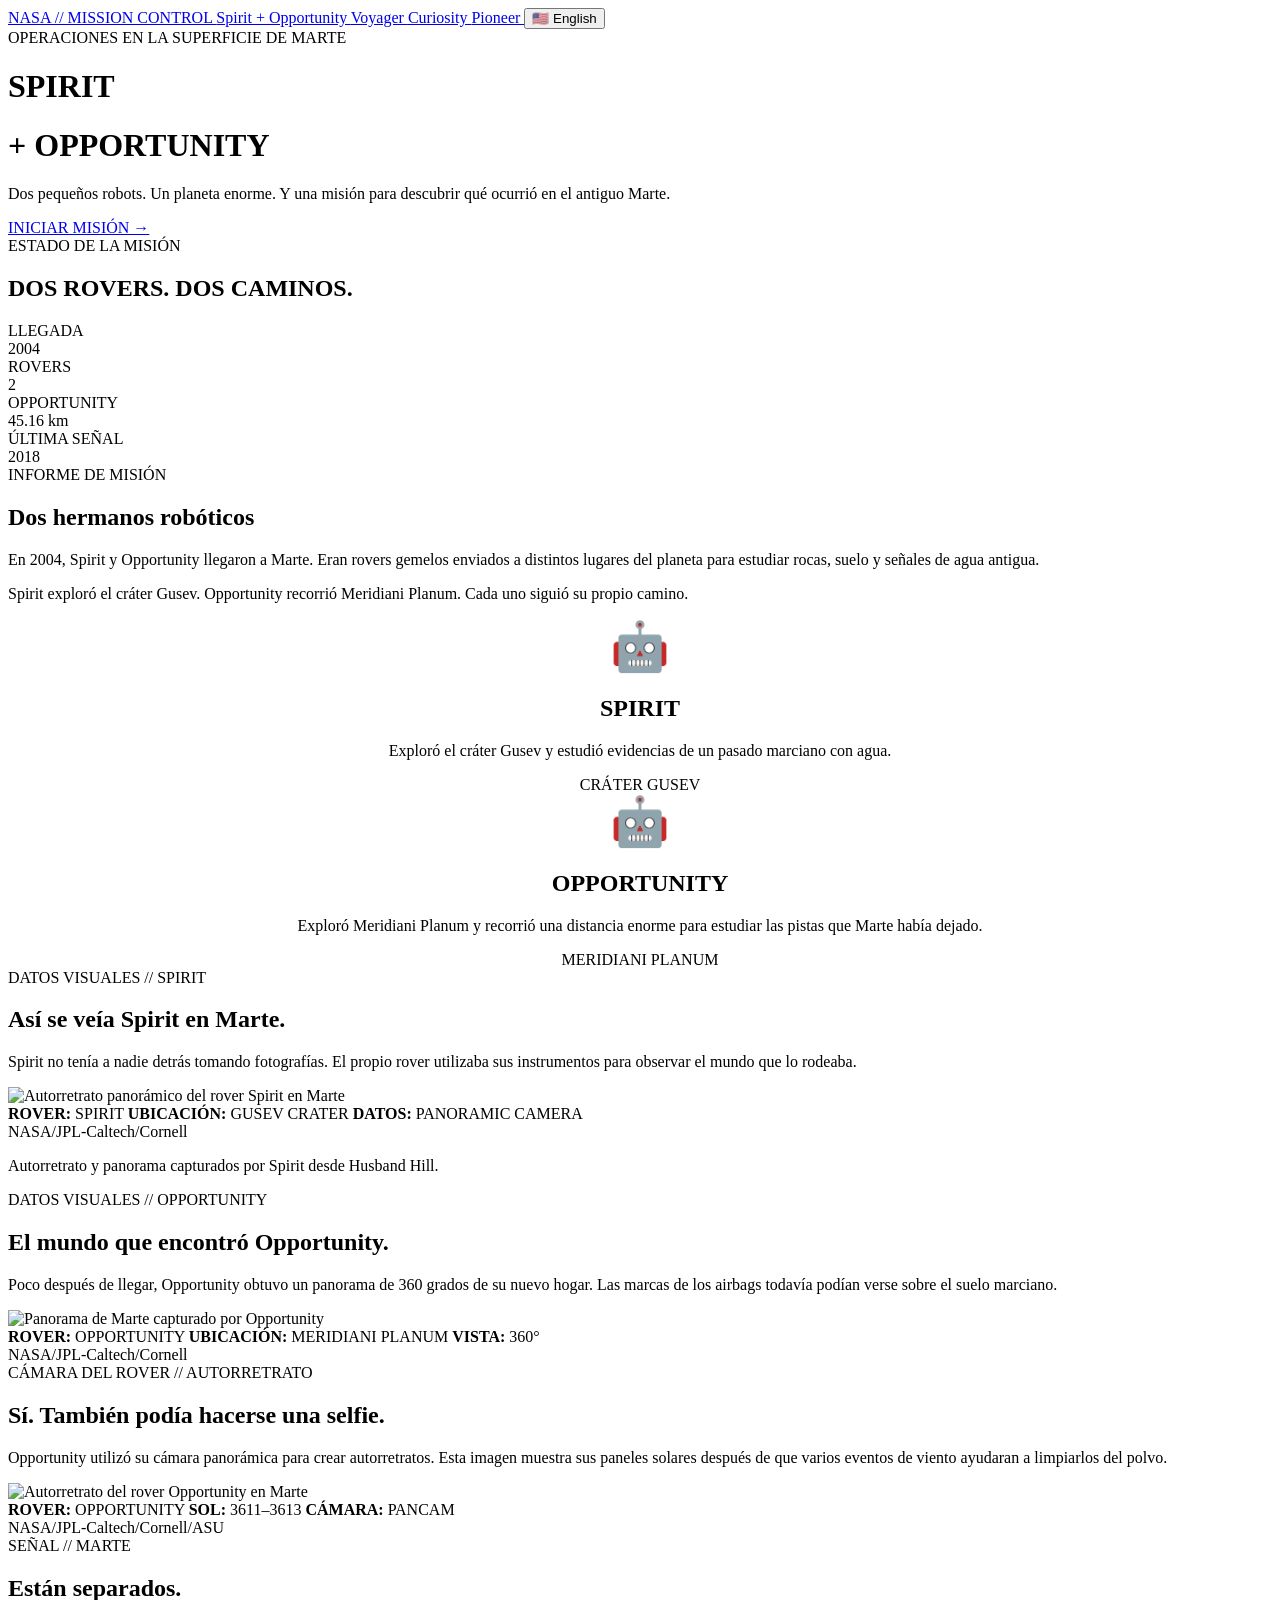
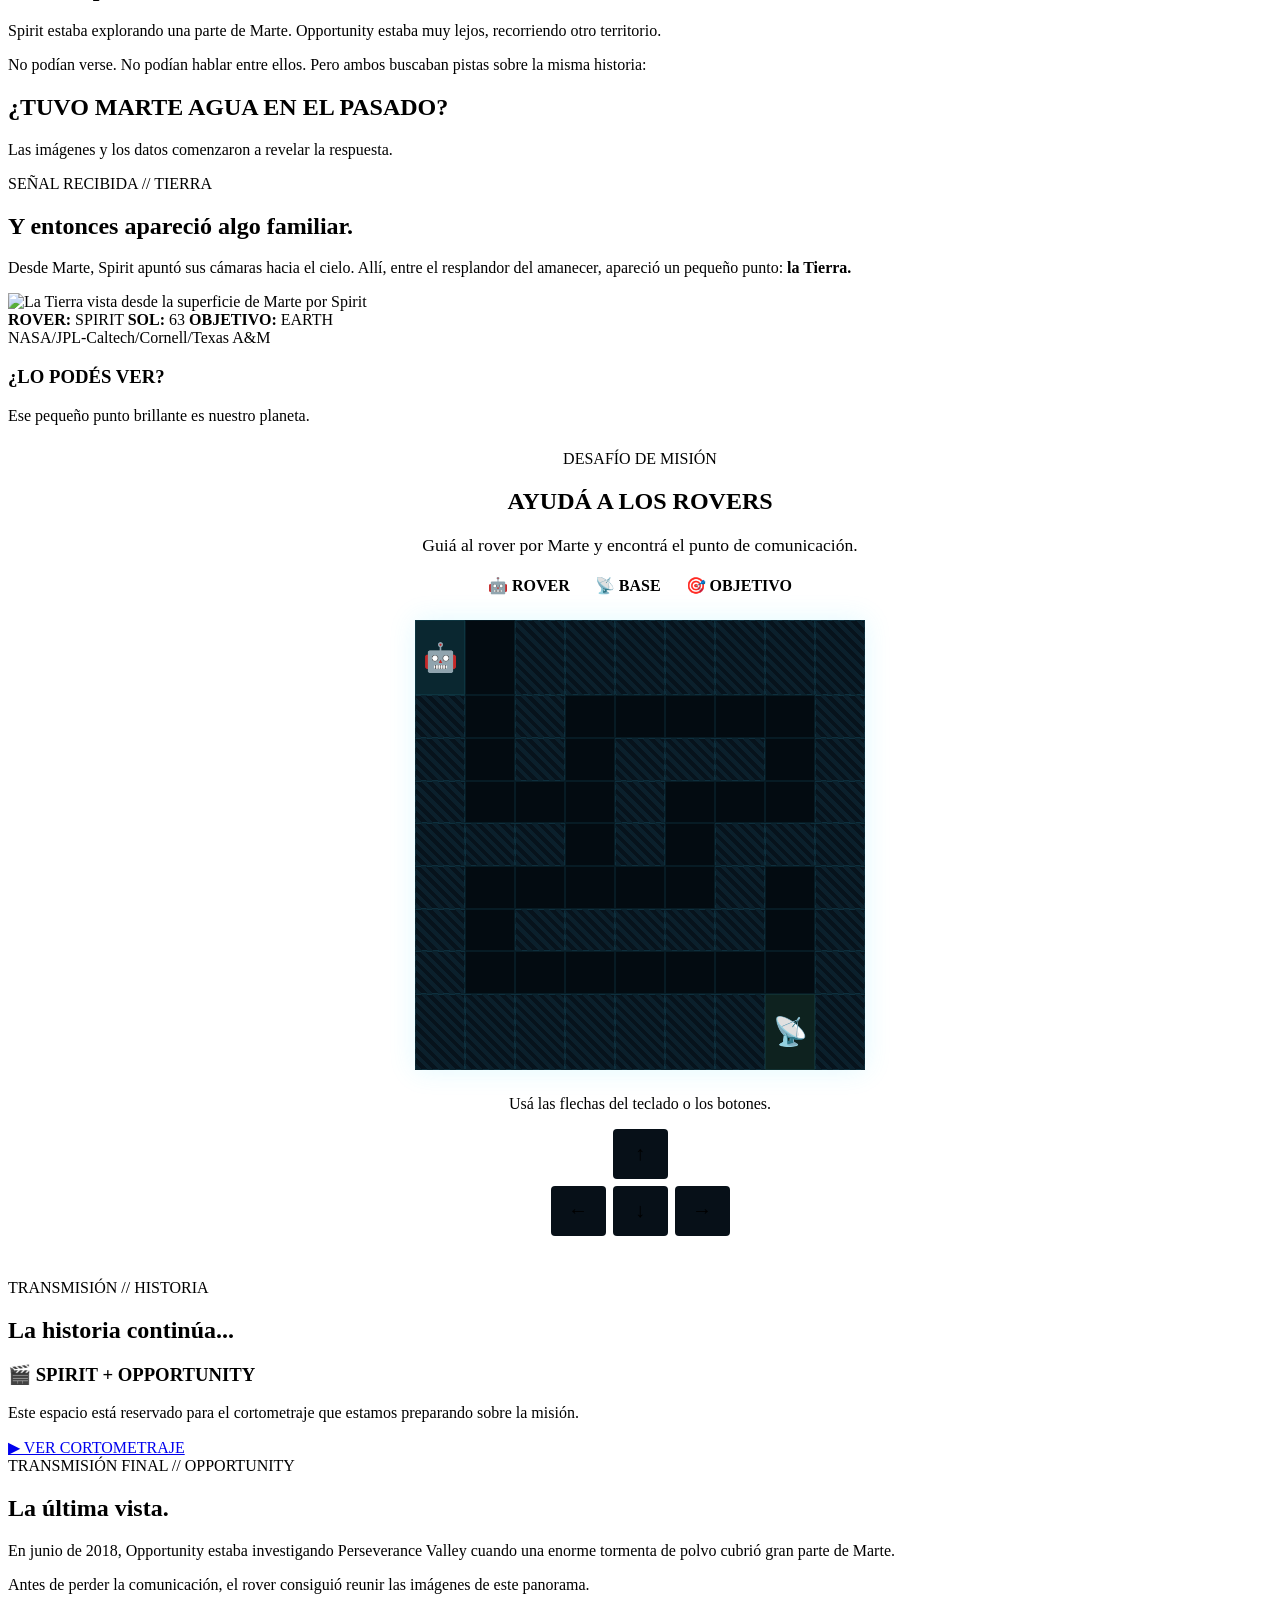
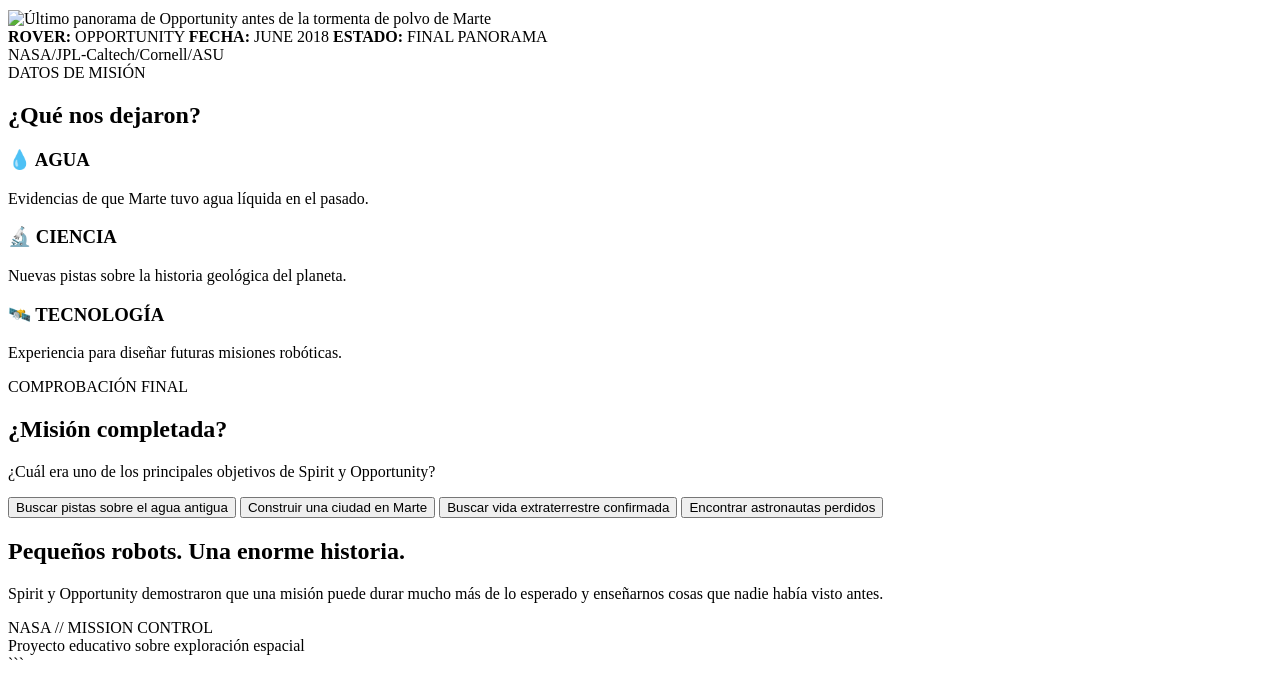
==== spirit-opportunity.html @ e24a6d03 "Initial NASA Mission Control project" ====
<!doctype html>
<html lang="es">

<head>
<meta charset="utf-8">
<meta name="viewport" content="width=device-width, initial-scale=1">

<title>Spirit + Opportunity | NASA Mission Control</title>

<link rel="stylesheet" href="css/styles.css">

<style>
.rover-game {
  margin-top: 25px;
  text-align: center;
}

.game-info {
  display: flex;
  justify-content: center;
  gap: 25px;
  flex-wrap: wrap;
  margin: 20px 0;
}

.game-info strong {
  color: var(--cyan);
}

.maze {
  display: grid;
  grid-template-columns: repeat(9, 1fr);
  width: min(450px, 90vw);
  aspect-ratio: 1;
  margin: 25px auto;
  border: 2px solid var(--cyan);
  background: #02070c;
  box-shadow: 0 0 25px rgba(57,217,255,.15);
}

.cell {
  border: 1px solid rgba(57,217,255,.08);
  display: flex;
  align-items: center;
  justify-content: center;
  font-size: clamp(15px, 4vw, 28px);
}

.wall {
  background:
    repeating-linear-gradient(
      45deg,
      #0b202c,
      #0b202c 4px,
      #07131c 4px,
      #07131c 8px
    );
}

.path {
  background: #030b11;
}

.player {
  background: rgba(57,217,255,.15);
}

.goal {
  background: rgba(101,230,165,.12);
}

.controls {
  display: grid;
  grid-template-columns: repeat(3, 55px);
  justify-content: center;
  gap: 7px;
  margin-top: 15px;
}

.controls button {
  height: 50px;
  border: 1px solid var(--line);
  background: #071018;
  color: var(--text);
  font-size: 20px;
  cursor: pointer;
  border-radius: 4px;
}

.controls button:hover {
  border-color: var(--cyan);
  color: var(--cyan);
}

.controls .empty {
  visibility: hidden;
}

.game-result {
  font-weight: 900;
  color: var(--green);
  min-height: 28px;
  margin-top: 15px;
}

.rover-card {
  text-align: center;
}

.rover-icon {
  font-size: 3rem;
  margin-bottom: 10px;
}

.mission-question {
  font-size: 1.1rem;
  color: var(--muted);
}
</style>

</head>

<body>

<nav class="nav">

  <a
    class="logo"
    href="index.html"
    data-es="NASA // MISSION CONTROL"
    data-en="NASA // MISSION CONTROL"
  >
    NASA // MISSION CONTROL
  </a>

  <a
    href="spirit-opportunity.html"
    data-es="Spirit + Opportunity"
    data-en="Spirit + Opportunity"
  >
    Spirit + Opportunity
  </a>

  <a
    href="voyager.html"
    data-es="Voyager"
    data-en="Voyager"
  >
    Voyager
  </a>

  <a
    href="curiosity.html"
    data-es="Curiosity"
    data-en="Curiosity"
  >
    Curiosity
  </a>

  <a
    href="pioneer.html"
    data-es="Pioneer"
    data-en="Pioneer"
  >
    Pioneer
  </a>

  <button class="lang" id="langButton">
    🇺🇸 English
  </button>

</nav>

<header class="hero">

  <div class="hero-inner">

    <span
      class="badge"
      data-es="OPERACIONES EN LA SUPERFICIE DE MARTE"
      data-en="MARS SURFACE OPERATIONS"
    >
      OPERACIONES EN LA SUPERFICIE DE MARTE
    </span>

    <h1
      data-es="SPIRIT"
      data-en="SPIRIT"
    >
      SPIRIT
    </h1>

    <h1
      data-es="+ OPPORTUNITY"
      data-en="+ OPPORTUNITY"
    >
      + OPPORTUNITY
    </h1>

    <p
      class="lead"
      data-es="Dos pequeños robots. Un planeta enorme. Y una misión para descubrir qué ocurrió en el antiguo Marte."
      data-en="Two small robots. One huge planet. And a mission to discover what happened on ancient Mars."
    >
      Dos pequeños robots. Un planeta enorme.
      Y una misión para descubrir qué ocurrió
      en el antiguo Marte.
    </p>

    <a
      class="btn"
      href="#game"
      data-es="INICIAR MISIÓN →"
      data-en="START MISSION →"
    >
      INICIAR MISIÓN →
    </a>

  </div>

</header>

<main class="container">

<section class="card">

  <span
    class="badge"
    data-es="ESTADO DE LA MISIÓN"
    data-en="MISSION STATUS"
  >
    ESTADO DE LA MISIÓN
  </span>

  <h2
    data-es="DOS ROVERS. DOS CAMINOS."
    data-en="TWO ROVERS. TWO PATHS."
  >
    DOS ROVERS. DOS CAMINOS.
  </h2>

  <div class="grid">

    <div>
      <span
        class="small"
        data-es="LLEGADA"
        data-en="ARRIVAL"
      >
        LLEGADA
      </span>

      <div class="stat">
        2004
      </div>
    </div>

    <div>
      <span
        class="small"
        data-es="ROVERS"
        data-en="ROVERS"
      >
        ROVERS
      </span>

      <div class="stat">
        2
      </div>
    </div>

    <div>
      <span
        class="small"
        data-es="OPPORTUNITY"
        data-en="OPPORTUNITY"
      >
        OPPORTUNITY
      </span>

      <div class="stat">
        45.16 km
      </div>
    </div>

    <div>
      <span
        class="small"
        data-es="ÚLTIMA SEÑAL"
        data-en="LAST SIGNAL"
      >
        ÚLTIMA SEÑAL
      </span>

      <div class="stat">
        2018
      </div>
    </div>

  </div>

</section>

<section class="card">

  <span
    class="badge"
    data-es="INFORME DE MISIÓN"
    data-en="MISSION BRIEFING"
  >
    INFORME DE MISIÓN
  </span>

  <h2
    data-es="Dos hermanos robóticos"
    data-en="Two robotic siblings"
  >
    Dos hermanos robóticos
  </h2>

  <p
    style="text-align: justify;"
    data-es="En 2004, Spirit y Opportunity llegaron a Marte. Eran rovers gemelos enviados a distintos lugares del planeta para estudiar rocas, suelo y señales de agua antigua."
    data-en="In 2004, Spirit and Opportunity arrived on Mars. They were twin rovers sent to different locations on the planet to study rocks, soil and evidence of ancient water."
  >
    En 2004, Spirit y Opportunity llegaron a Marte.
    Eran rovers gemelos enviados a distintos lugares
    del planeta para estudiar rocas, suelo y señales
    de agua antigua.
  </p>

  <p
    style="text-align: justify;"
    data-es="Spirit exploró el cráter Gusev. Opportunity recorrió Meridiani Planum. Cada uno siguió su propio camino."
    data-en="Spirit explored Gusev Crater. Opportunity explored Meridiani Planum. Each rover followed its own path."
  >
    Spirit exploró el cráter Gusev.
    Opportunity recorrió Meridiani Planum.
    Cada uno siguió su propio camino.
  </p>

</section>

<section>

  <div class="grid">

    <div class="card rover-card">

      <div class="rover-icon">
        🤖
      </div>

      <h2>SPIRIT</h2>

      <p
        data-es="Exploró el cráter Gusev y estudió evidencias de un pasado marciano con agua."
        data-en="It explored Gusev Crater and studied evidence of a watery past on Mars."
      >
        Exploró el cráter Gusev y estudió
        evidencias de un pasado marciano
        con agua.
      </p>

      <span
        class="small"
        data-es="CRÁTER GUSEV"
        data-en="GUSEV CRATER"
      >
        CRÁTER GUSEV
      </span>

    </div>

    <div class="card rover-card">

      <div class="rover-icon">
        🤖
      </div>

      <h2>OPPORTUNITY</h2>

      <p
        data-es="Exploró Meridiani Planum y recorrió una distancia enorme para estudiar las pistas que Marte había dejado."
        data-en="It explored Meridiani Planum and traveled an enormous distance to study the clues Mars had left behind."
      >
        Exploró Meridiani Planum y recorrió
        una distancia enorme para estudiar
        las pistas que Marte había dejado.
      </p>

      <span
        class="small"
        data-es="MERIDIANI PLANUM"
        data-en="MERIDIANI PLANUM"
      >
        MERIDIANI PLANUM
      </span>

    </div>

  </div>

</section>

<section class="card">

  <span
    class="badge"
    data-es="DATOS VISUALES // SPIRIT"
    data-en="VISUAL DATA // SPIRIT"
  >
    DATOS VISUALES // SPIRIT
  </span>

  <h2
    data-es="Así se veía Spirit en Marte."
    data-en="This is what Spirit looked like on Mars."
  >
    Así se veía Spirit en Marte.
  </h2>

  <p
    style="text-align: justify;"
    data-es="Spirit no tenía a nadie detrás tomando fotografías. El propio rover utilizaba sus instrumentos para observar el mundo que lo rodeaba."
    data-en="Spirit did not have anyone behind it taking photographs. The rover itself used its instruments to observe the world around it."
  >
    Spirit no tenía a nadie detrás tomando fotografías.
    El propio rover utilizaba sus instrumentos para observar
    el mundo que lo rodeaba.
  </p>

  <div class="mission-photo photo-highlight">

    <img
      src="https://assets.science.nasa.gov/dynamicimage/assets/science/psd/mars/resources/detail_files/5835_Sol650circa_SummitPolarV9-PIA03275-full2.jpg?crop=faces%2Cfocalpoint&fit=clip&h=2785&w=2785"
      alt="Autorretrato panorámico del rover Spirit en Marte"
      loading="lazy"
    >

    <div class="photo-info">

      <span>
        <strong
          data-es="ROVER:"
          data-en="ROVER:"
        >ROVER:</strong>
        SPIRIT
      </span>

      <span>
        <strong
          data-es="UBICACIÓN:"
          data-en="LOCATION:"
        >UBICACIÓN:</strong>
        GUSEV CRATER
      </span>

      <span>
        <strong
          data-es="DATOS:"
          data-en="DATA:"
        >DATOS:</strong>
        PANORAMIC CAMERA
      </span>

    </div>

    <div
      class="photo-credit"
      data-es="NASA/JPL-Caltech/Cornell"
      data-en="NASA/JPL-Caltech/Cornell"
    >
      NASA/JPL-Caltech/Cornell
    </div>

  </div>

  <p
    class="small"
    data-es="Autorretrato y panorama capturados por Spirit desde Husband Hill."
    data-en="Self-portrait and panorama captured by Spirit from Husband Hill."
  >
    Autorretrato y panorama capturados por Spirit desde Husband Hill.
  </p>

</section>

<section class="card">

  <span
    class="badge"
    data-es="DATOS VISUALES // OPPORTUNITY"
    data-en="VISUAL DATA // OPPORTUNITY"
  >
    DATOS VISUALES // OPPORTUNITY
  </span>

  <h2
    data-es="El mundo que encontró Opportunity."
    data-en="The world Opportunity discovered."
  >
    El mundo que encontró Opportunity.
  </h2>

  <p
    style="text-align: justify;"
    data-es="Poco después de llegar, Opportunity obtuvo un panorama de 360 grados de su nuevo hogar. Las marcas de los airbags todavía podían verse sobre el suelo marciano."
    data-en="Shortly after landing, Opportunity captured a 360-degree panorama of its new home. The marks left by its landing airbags could still be seen on the Martian surface."
  >
    Poco después de llegar, Opportunity obtuvo un panorama
    de 360 grados de su nuevo hogar. Las marcas de los airbags
    todavía podían verse sobre el suelo marciano.
  </p>

  <div class="mission-photo photo-wide">

    <img
      src="https://assets.science.nasa.gov/dynamicimage/assets/science/psd/mars/downloadable_items/3/8/38489_mars-meridiani-planum-crater-mer-opportunity-rover-PIA05199.jpg?crop=faces%2Cfocalpoint&fit=clip&h=800&w=1600"
      alt="Panorama de Marte capturado por Opportunity"
      loading="lazy"
    >

    <div class="photo-info">

      <span>
        <strong>ROVER:</strong>
        OPPORTUNITY
      </span>

      <span>
        <strong
          data-es="UBICACIÓN:"
          data-en="LOCATION:"
        >UBICACIÓN:</strong>
        MERIDIANI PLANUM
      </span>

      <span>
        <strong
          data-es="VISTA:"
          data-en="VIEW:"
        >VISTA:</strong>
        360°
      </span>

    </div>

    <div
      class="photo-credit"
      data-es="NASA/JPL-Caltech/Cornell"
      data-en="NASA/JPL-Caltech/Cornell"
    >
      NASA/JPL-Caltech/Cornell
    </div>

  </div>

</section>

<section class="card">

  <span
    class="badge"
    data-es="CÁMARA DEL ROVER // AUTORRETRATO"
    data-en="ROVER CAMERA // SELF PORTRAIT"
  >
    CÁMARA DEL ROVER // AUTORRETRATO
  </span>

  <h2
    data-es="Sí. También podía hacerse una selfie."
    data-en="Yes. It could take a selfie too."
  >
    Sí. También podía hacerse una selfie.
  </h2>

  <p
    style="text-align: justify;"
    data-es="Opportunity utilizó su cámara panorámica para crear autorretratos. Esta imagen muestra sus paneles solares después de que varios eventos de viento ayudaran a limpiarlos del polvo."
    data-en="Opportunity used its panoramic camera to create self-portraits. This image shows its solar panels after several wind events helped clear dust from them."
  >
    Opportunity utilizó su cámara panorámica para crear
    autorretratos. Esta imagen muestra sus paneles solares
    después de que varios eventos de viento ayudaran a
    limpiarlos del polvo.
  </p>

  <div class="mission-photo photo-highlight">

    <img
      src="https://assets.science.nasa.gov/content/dam/science/psd/photojournal/pia/pia18/pia18079/PIA18079.jpg"
      alt="Autorretrato del rover Opportunity en Marte"
      loading="lazy"
    >

    <div class="photo-info">

      <span>
        <strong>ROVER:</strong>
        OPPORTUNITY
      </span>

      <span>
        <strong
          data-es="SOL:"
          data-en="SOL:"
        >SOL:</strong>
        3611–3613
      </span>

      <span>
        <strong
          data-es="CÁMARA:"
          data-en="CAMERA:"
        >CÁMARA:</strong>
        PANCAM
      </span>

    </div>

    <div
      class="photo-credit"
      data-es="NASA/JPL-Caltech/Cornell/ASU"
      data-en="NASA/JPL-Caltech/Cornell/ASU"
    >
      NASA/JPL-Caltech/Cornell/ASU
    </div>

  </div>

</section>

<section class="card">

  <span
    class="badge"
    data-es="SEÑAL // MARTE"
    data-en="SIGNAL // MARS"
  >
    SEÑAL // MARTE
  </span>

  <h2
    data-es="Están separados."
    data-en="They are separated."
  >
    Están separados.
  </h2>

  <p
    style="text-align: justify;"
    data-es="Spirit estaba explorando una parte de Marte. Opportunity estaba muy lejos, recorriendo otro territorio."
    data-en="Spirit was exploring one part of Mars. Opportunity was far away, traveling through another region."
  >
    Spirit estaba explorando una parte de Marte.
    Opportunity estaba muy lejos, recorriendo otro territorio.
  </p>

  <p
    style="text-align: justify;"
    data-es="No podían verse. No podían hablar entre ellos. Pero ambos buscaban pistas sobre la misma historia:"
    data-en="They could not see each other. They could not talk to each other. But both were searching for clues about the same story:"
  >
    No podían verse. No podían hablar entre ellos.
    Pero ambos buscaban pistas sobre la misma historia:
  </p>

  <div class="callout">

    <h2
      data-es="¿TUVO MARTE AGUA EN EL PASADO?"
      data-en="DID MARS HAVE WATER IN THE PAST?"
    >
      ¿TUVO MARTE AGUA EN EL PASADO?
    </h2>

    <p
      data-es="Las imágenes y los datos comenzaron a revelar la respuesta."
      data-en="The images and data began to reveal the answer."
    >
      Las imágenes y los datos comenzaron a revelar la respuesta.
    </p>

  </div>

</section>

<section class="card">

  <span
    class="badge"
    data-es="SEÑAL RECIBIDA // TIERRA"
    data-en="SIGNAL RECEIVED // EARTH"
  >
    SEÑAL RECIBIDA // TIERRA
  </span>

  <h2
    data-es="Y entonces apareció algo familiar."
    data-en="And then something familiar appeared."
  >
    Y entonces apareció algo familiar.
  </h2>

  <p
    style="text-align: justify;"
    data-es="Desde Marte, Spirit apuntó sus cámaras hacia el cielo. Allí, entre el resplandor del amanecer, apareció un pequeño punto: la Tierra."
    data-en="From Mars, Spirit pointed its cameras toward the sky. There, among the glow of dawn, a tiny point appeared: Earth."
  >
    Desde Marte, Spirit apuntó sus cámaras hacia el cielo.
    Allí, entre el resplandor del amanecer, apareció un
    pequeño punto: <strong>la Tierra.</strong>
  </p>

  <div class="mission-photo photo-highlight">

    <img
      src="https://assets.science.nasa.gov/dynamicimage/assets/science/psd/mars/downloadable_items/3/9/39195_MER-Spirit-Rover-Earth-From-Mars-PIA05547.jpg?crop=faces%2Cfocalpoint&fit=clip&h=900&w=1100"
      alt="La Tierra vista desde la superficie de Marte por Spirit"
      loading="lazy"
    >

    <div class="photo-info">

      <span>
        <strong>ROVER:</strong>
        SPIRIT
      </span>

      <span>
        <strong
          data-es="SOL:"
          data-en="SOL:"
        >SOL:</strong>
        63
      </span>

      <span>
        <strong
          data-es="OBJETIVO:"
          data-en="TARGET:"
        >OBJETIVO:</strong>
        EARTH
      </span>

    </div>

    <div
      class="photo-credit"
      data-es="NASA/JPL-Caltech/Cornell/Texas A&M"
      data-en="NASA/JPL-Caltech/Cornell/Texas A&M"
    >
      NASA/JPL-Caltech/Cornell/Texas A&M
    </div>

  </div>

  <div class="callout">

    <h3
      data-es="¿LO PODÉS VER?"
      data-en="CAN YOU SEE IT?"
    >
      ¿LO PODÉS VER?
    </h3>

    <p
      data-es="Ese pequeño punto brillante es nuestro planeta."
      data-en="That tiny bright point is our planet."
    >
      Ese pequeño punto brillante es nuestro planeta.
    </p>

  </div>

</section>

<section id="game" class="card rover-game">

  <span
    class="badge"
    data-es="DESAFÍO DE MISIÓN"
    data-en="MISSION CHALLENGE"
  >
    DESAFÍO DE MISIÓN
  </span>

  <h2
    data-es="AYUDÁ A LOS ROVERS"
    data-en="HELP THE ROVERS"
  >
    AYUDÁ A LOS ROVERS
  </h2>

  <p
    class="mission-question"
    data-es="Guiá al rover por Marte y encontrá el punto de comunicación."
    data-en="Guide the rover across Mars and reach the communication point."
  >
    Guiá al rover por Marte y encontrá el punto
    de comunicación.
  </p>

  <div class="game-info">

    <div>
      🤖
      <strong
        data-es="ROVER"
        data-en="ROVER"
      >
        ROVER
      </strong>
    </div>

    <div>
      📡
      <strong
        data-es="BASE"
        data-en="BASE"
      >
        BASE
      </strong>
    </div>

    <div>
      🎯
      <strong
        data-es="OBJETIVO"
        data-en="TARGET"
      >
        OBJETIVO
      </strong>
    </div>

  </div>

  <div id="maze" class="maze"></div>

  <p
    class="small"
    data-es="Usá las flechas del teclado o los botones."
    data-en="Use the arrow keys or the buttons."
  >
    Usá las flechas del teclado o los botones.
  </p>

  <div class="controls">

    <button class="empty"></button>

    <button onclick="moveRover(0,-1)">
      ↑
    </button>

    <button class="empty"></button>

    <button onclick="moveRover(-1,0)">
      ←
    </button>

    <button onclick="moveRover(0,1)">
      ↓
    </button>

    <button onclick="moveRover(1,0)">
      →
    </button>

  </div>

  <div
    id="gameResult"
    class="game-result"
  ></div>

</section>

<section class="card">

  <span
    class="badge"
    data-es="TRANSMISIÓN // HISTORIA"
    data-en="TRANSMISSION // STORY"
  >
    TRANSMISIÓN // HISTORIA
  </span>

  <h2
    data-es="La historia continúa..."
    data-en="The story continues..."
  >
    La historia continúa...
  </h2>

  <div class="callout">

    <h3>
      🎬 SPIRIT + OPPORTUNITY
    </h3>

    <p
      data-es="Este espacio está reservado para el cortometraje que estamos preparando sobre la misión."
      data-en="This space is reserved for the short film we are preparing about the mission."
    >
      Este espacio está reservado para el cortometraje
      que estamos preparando sobre la misión.
    </p>

    <a
      class="btn alt"
      href="cortometraje.html"
      data-es="▶ VER CORTOMETRAJE"
      data-en="▶ WATCH SHORT FILM"
    >
      ▶ VER CORTOMETRAJE
    </a>

  </div>

</section>

<section class="card">

  <span
    class="badge"
    data-es="TRANSMISIÓN FINAL // OPPORTUNITY"
    data-en="FINAL TRANSMISSION // OPPORTUNITY"
  >
    TRANSMISIÓN FINAL // OPPORTUNITY
  </span>

  <h2
    data-es="La última vista."
    data-en="The final view."
  >
    La última vista.
  </h2>

  <p
    style="text-align: justify;"
    data-es="En junio de 2018, Opportunity estaba investigando Perseverance Valley cuando una enorme tormenta de polvo cubrió gran parte de Marte."
    data-en="In June 2018, Opportunity was exploring Perseverance Valley when a massive dust storm covered much of Mars."
  >
    En junio de 2018, Opportunity estaba investigando
    Perseverance Valley cuando una enorme tormenta de polvo
    cubrió gran parte de Marte.
  </p>

  <p
    style="text-align: justify;"
    data-es="Antes de perder la comunicación, el rover consiguió reunir las imágenes de este panorama."
    data-en="Before losing communication, the rover managed to capture the images that make up this panorama."
  >
    Antes de perder la comunicación, el rover consiguió
    reunir las imágenes de este panorama.
  </p>

  <div class="mission-photo photo-highlight">

    <img
      src="https://assets.science.nasa.gov/dynamicimage/assets/science/psd/solar/2023/09/p/i/a/PIA22909.jpg?crop=faces%2Cfocalpoint&fit=clip&h=800&w=1600"
      alt="Último panorama de Opportunity antes de la tormenta de polvo de Marte"
      loading="lazy"
    >

    <div class="photo-info">

      <span>
        <strong>ROVER:</strong>
        OPPORTUNITY
      </span>

      <span>
        <strong
          data-es="FECHA:"
          data-en="DATE:"
        >FECHA:</strong>
        JUNE 2018
      </span>

      <span>
        <strong
          data-es="ESTADO:"
          data-en="STATUS:"
        >ESTADO:</strong>
        FINAL PANORAMA
      </span>

    </div>

    <div
      class="photo-credit"
      data-es="NASA/JPL-Caltech/Cornell/ASU"
      data-en="NASA/JPL-Caltech/Cornell/ASU"
    >
      NASA/JPL-Caltech/Cornell/ASU
    </div>

  </div>

</section>

<section class="card">

  <span
    class="badge"
    data-es="DATOS DE MISIÓN"
    data-en="MISSION DATA"
  >
    DATOS DE MISIÓN
  </span>

  <h2
    data-es="¿Qué nos dejaron?"
    data-en="What did they leave us?"
  >
    ¿Qué nos dejaron?
  </h2>

  <div class="grid">

    <div>

      <h3
        data-es="💧 AGUA"
        data-en="💧 WATER"
      >
        💧 AGUA
      </h3>

      <p
        data-es="Evidencias de que Marte tuvo agua líquida en el pasado."
        data-en="Evidence that Mars had liquid water in the past."
      >
        Evidencias de que Marte tuvo
        agua líquida en el pasado.
      </p>

    </div>

    <div>

      <h3
        data-es="🔬 CIENCIA"
        data-en="🔬 SCIENCE"
      >
        🔬 CIENCIA
      </h3>

      <p
        data-es="Nuevas pistas sobre la historia geológica del planeta."
        data-en="New clues about the planet's geological history."
      >
        Nuevas pistas sobre la historia
        geológica del planeta.
      </p>

    </div>

    <div>

      <h3
        data-es="🛰️ TECNOLOGÍA"
        data-en="🛰️ TECHNOLOGY"
      >
        🛰️ TECNOLOGÍA
      </h3>

      <p
        data-es="Experiencia para diseñar futuras misiones robóticas."
        data-en="Experience that helped shape future robotic missions."
      >
        Experiencia para diseñar futuras
        misiones robóticas.
      </p>

    </div>

  </div>

</section>

<section class="quiz card" data-correct="0">

  <span
    class="badge"
    data-es="COMPROBACIÓN FINAL"
    data-en="FINAL CHECK"
  >
    COMPROBACIÓN FINAL
  </span>

  <h2
    data-es="¿Misión completada?"
    data-en="Mission completed?"
  >
    ¿Misión completada?
  </h2>

  <p
    data-es="¿Cuál era uno de los principales objetivos de Spirit y Opportunity?"
    data-en="What was one of the main objectives of Spirit and Opportunity?"
  >
    ¿Cuál era uno de los principales objetivos
    de Spirit y Opportunity?
  </p>

  <button
    data-answer="0"
    data-es="Buscar pistas sobre el agua antigua"
    data-en="Search for clues about ancient water"
  >
    Buscar pistas sobre el agua antigua
  </button>

  <button
    data-answer="1"
    data-es="Construir una ciudad en Marte"
    data-en="Build a city on Mars"
  >
    Construir una ciudad en Marte
  </button>

  <button
    data-answer="2"
    data-es="Buscar vida extraterrestre confirmada"
    data-en="Search for confirmed extraterrestrial life"
  >
    Buscar vida extraterrestre confirmada
  </button>

  <button
    data-answer="3"
    data-es="Encontrar astronautas perdidos"
    data-en="Find lost astronauts"
  >
    Encontrar astronautas perdidos
  </button>

  <div class="result"></div>

</section>

<section class="moral">

  <h2
    data-es="Pequeños robots. Una enorme historia."
    data-en="Small robots. One enormous story."
  >
    Pequeños robots. Una enorme historia.
  </h2>

  <p
    data-es="Spirit y Opportunity demostraron que una misión puede durar mucho más de lo esperado y enseñarnos cosas que nadie había visto antes."
    data-en="Spirit and Opportunity showed that a mission can last much longer than expected and teach us things no one had seen before."
  >
    Spirit y Opportunity demostraron que una misión
    puede durar mucho más de lo esperado y enseñarnos
    cosas que nadie había visto antes.
  </p>

</section>

</main>

<footer>

  <span
    data-es="NASA // MISSION CONTROL"
    data-en="NASA // MISSION CONTROL"
  >
    NASA // MISSION CONTROL
  </span>

  <br>

  <span
    class="small"
    data-es="Proyecto educativo sobre exploración espacial"
    data-en="Educational project about space exploration"
  >
    Proyecto educativo sobre exploración espacial
  </span>

</footer>

<script src="js/script.js"></script>

<script>
const mazeMap = [
  [0,0,1,1,1,1,1,1,1],
  [1,0,1,0,0,0,0,0,1],
  [1,0,1,0,1,1,1,0,1],
  [1,0,0,0,1,0,0,0,1],
  [1,1,1,0,1,0,1,1,1],
  [1,0,0,0,0,0,1,0,1],
  [1,0,1,1,1,1,1,0,1],
  [1,0,0,0,0,0,0,0,1],
  [1,1,1,1,1,1,1,0,1]
];

let roverX = 0;
let roverY = 0;

const goalX = 7;
const goalY = 8;

function drawMaze() {

  const maze = document.getElementById("maze");

  maze.innerHTML = "";

  for (let y = 0; y < mazeMap.length; y++) {

    for (let x = 0; x < mazeMap[y].length; x++) {

      const cell = document.createElement("div");

      cell.classList.add("cell");

      if (mazeMap[y][x] === 1) {
        cell.classList.add("wall");
      } else {
        cell.classList.add("path");
      }

      if (x === roverX && y === roverY) {
        cell.classList.add("player");
        cell.textContent = "🤖";
      }

      if (x === goalX && y === goalY) {
        cell.classList.add("goal");
        cell.textContent = "📡";
      }

      maze.appendChild(cell);
    }
  }
}

function moveRover(dx, dy) {

  const newX = roverX + dx;
  const newY = roverY + dy;

  if (
    newY < 0 ||
    newY >= mazeMap.length ||
    newX < 0 ||
    newX >= mazeMap[0].length
  ) {
    return;
  }

  if (mazeMap[newY][newX] === 1) {
    return;
  }

  roverX = newX;
  roverY = newY;

  drawMaze();

  if (
    roverX === goalX &&
    roverY === goalY
  ) {

    const currentLang =
      localStorage.getItem("nasaLang") || "es";

    document.getElementById("gameResult").textContent =
      currentLang === "en"
        ? "📡 SIGNAL ESTABLISHED! You helped the rover reach the base!"
        : "📡 ¡SEÑAL ESTABLECIDA! ¡Ayudaste al rover a llegar a la base!";
  }
}

document.addEventListener("keydown", function(event) {

  if (event.key === "ArrowUp") {
    moveRover(0, -1);
  }

  if (event.key === "ArrowDown") {
    moveRover(0, 1);
  }

  if (event.key === "ArrowLeft") {
    moveRover(-1, 0);
  }

  if (event.key === "ArrowRight") {
    moveRover(1, 0);
  }
});

drawMaze();
</script>

</body>
</html>
```
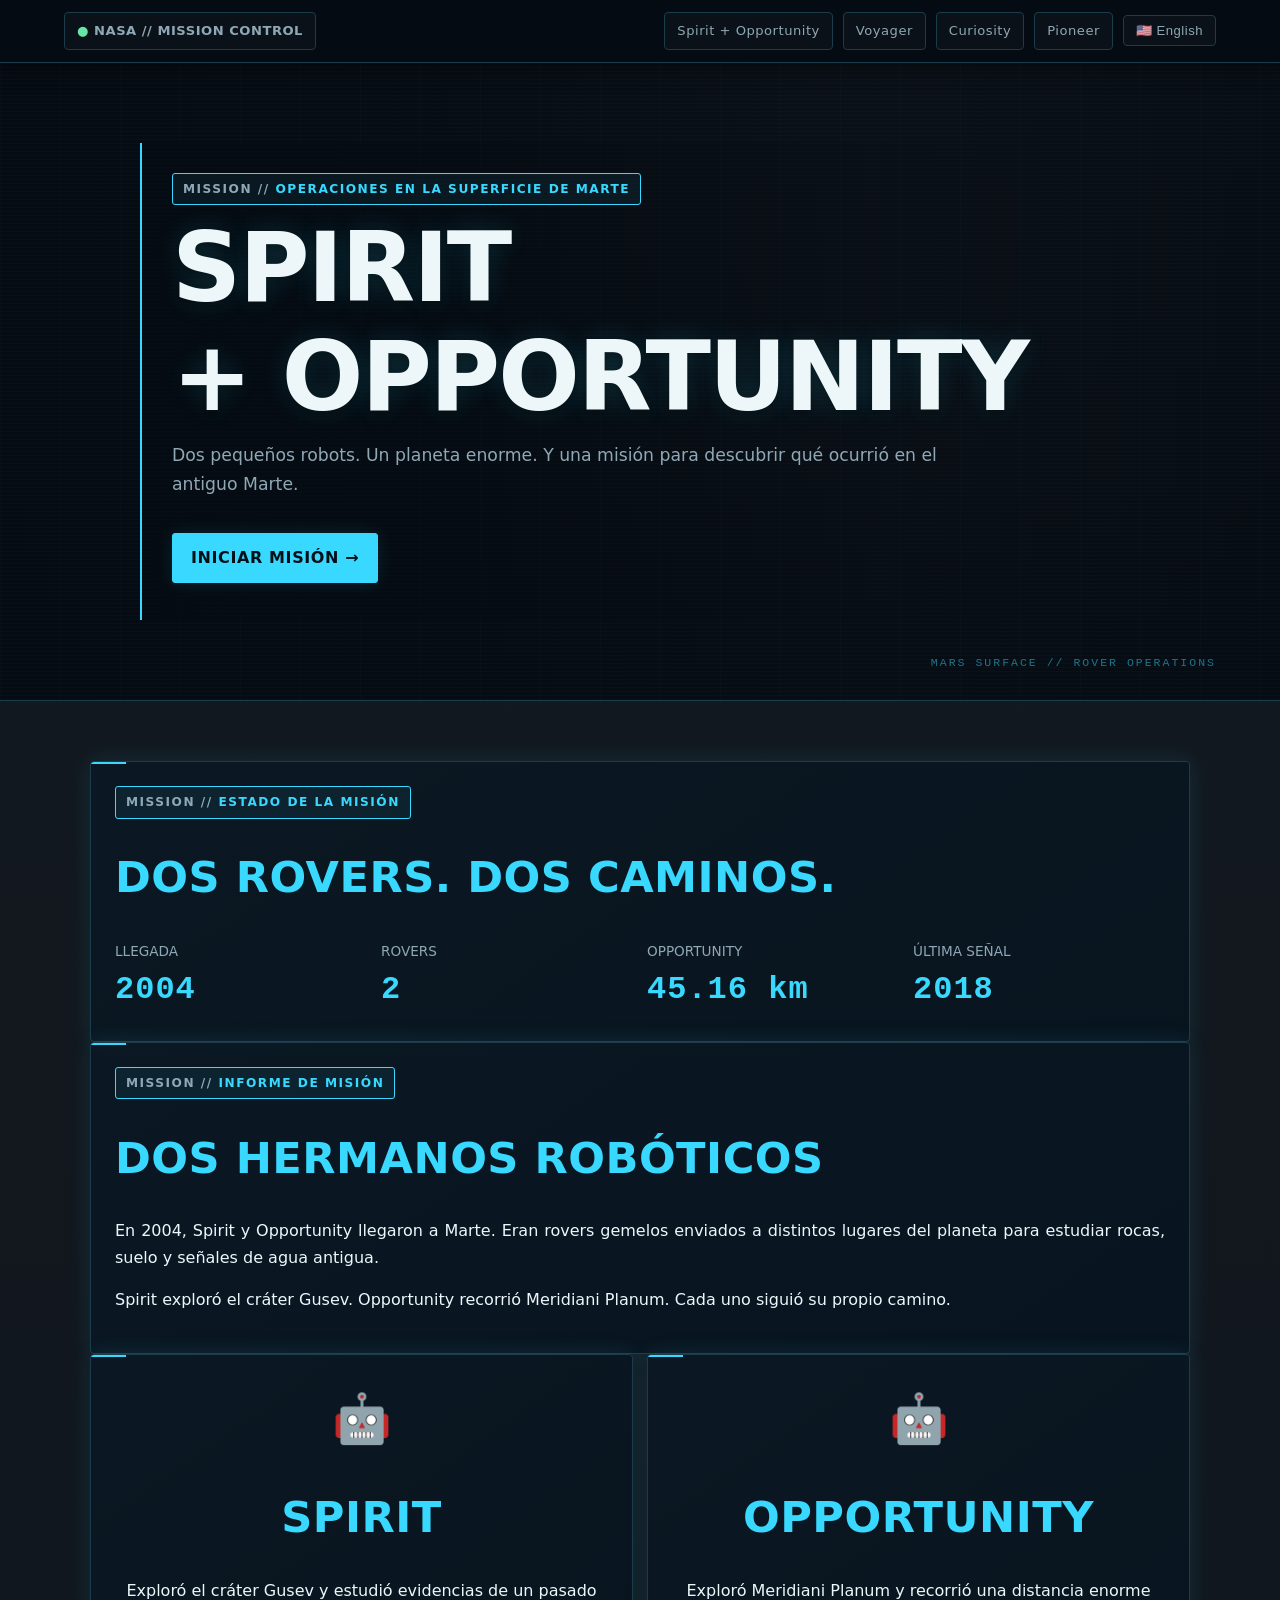
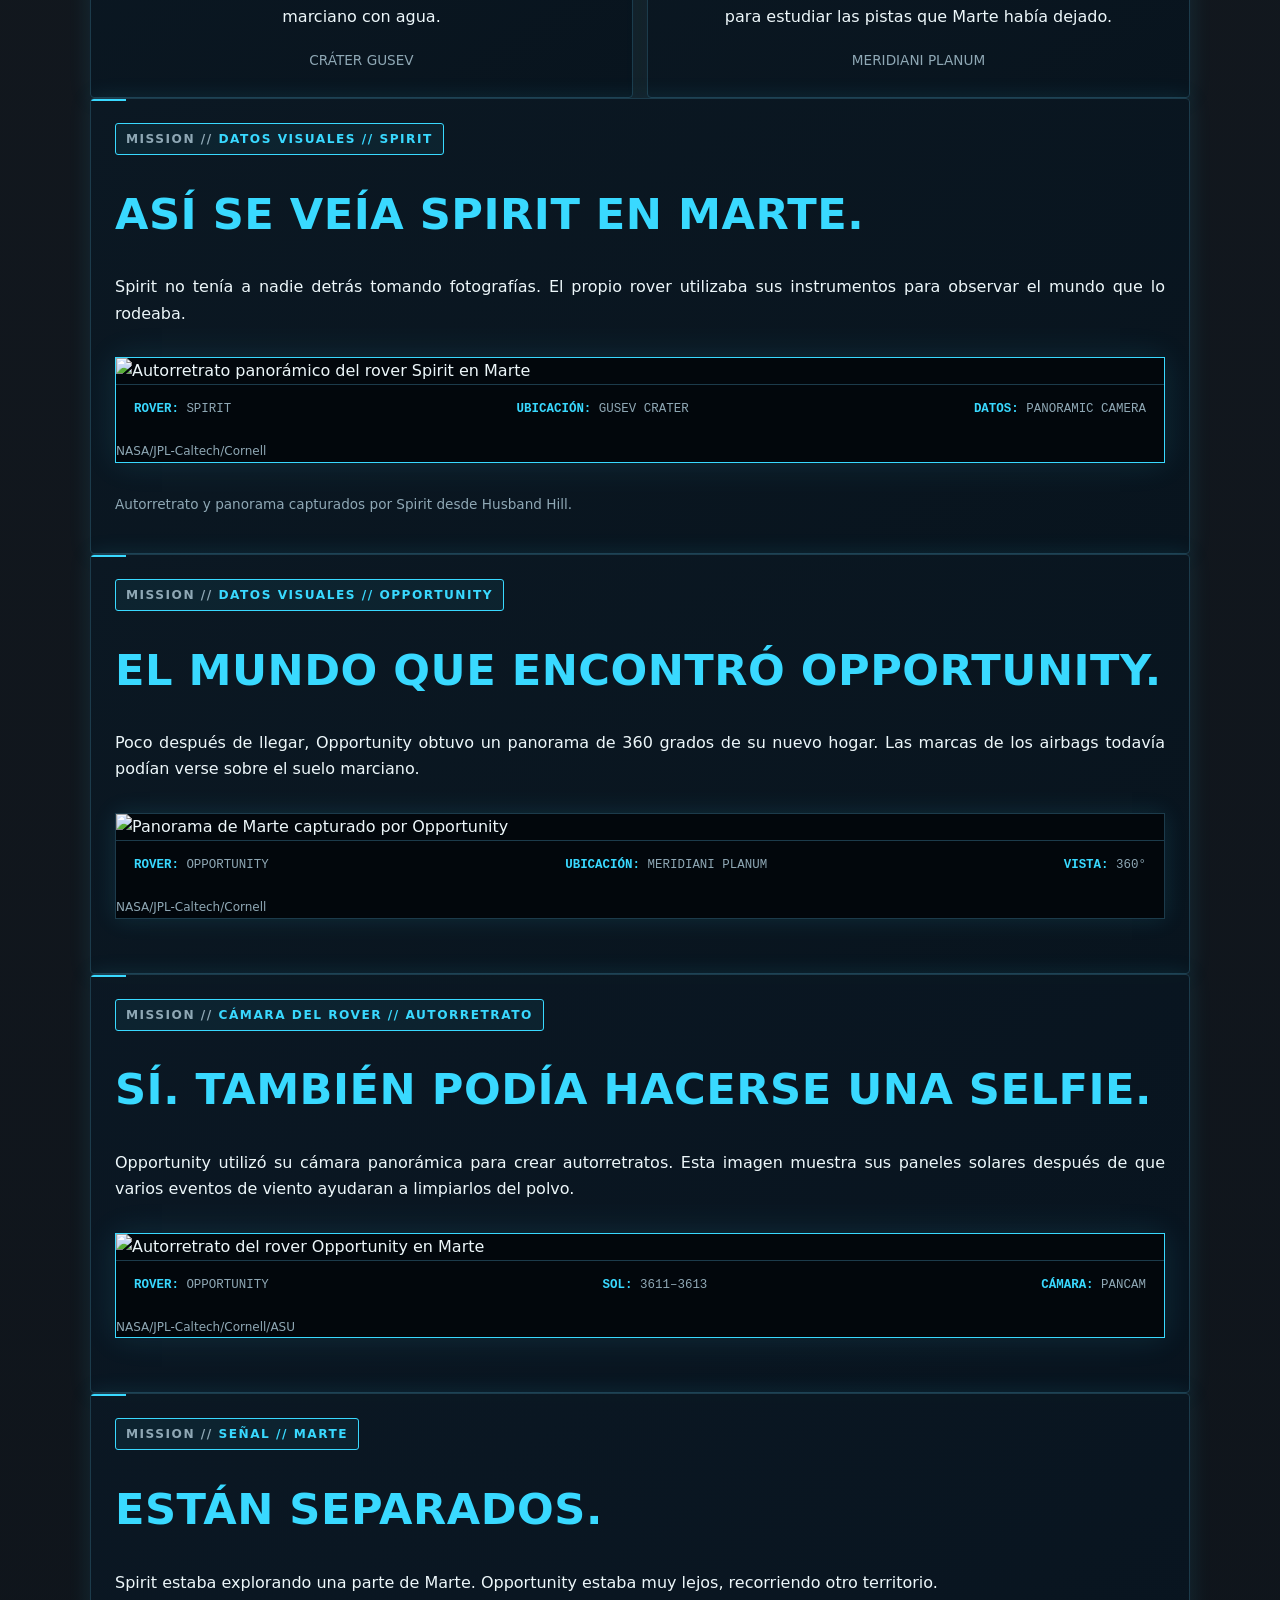
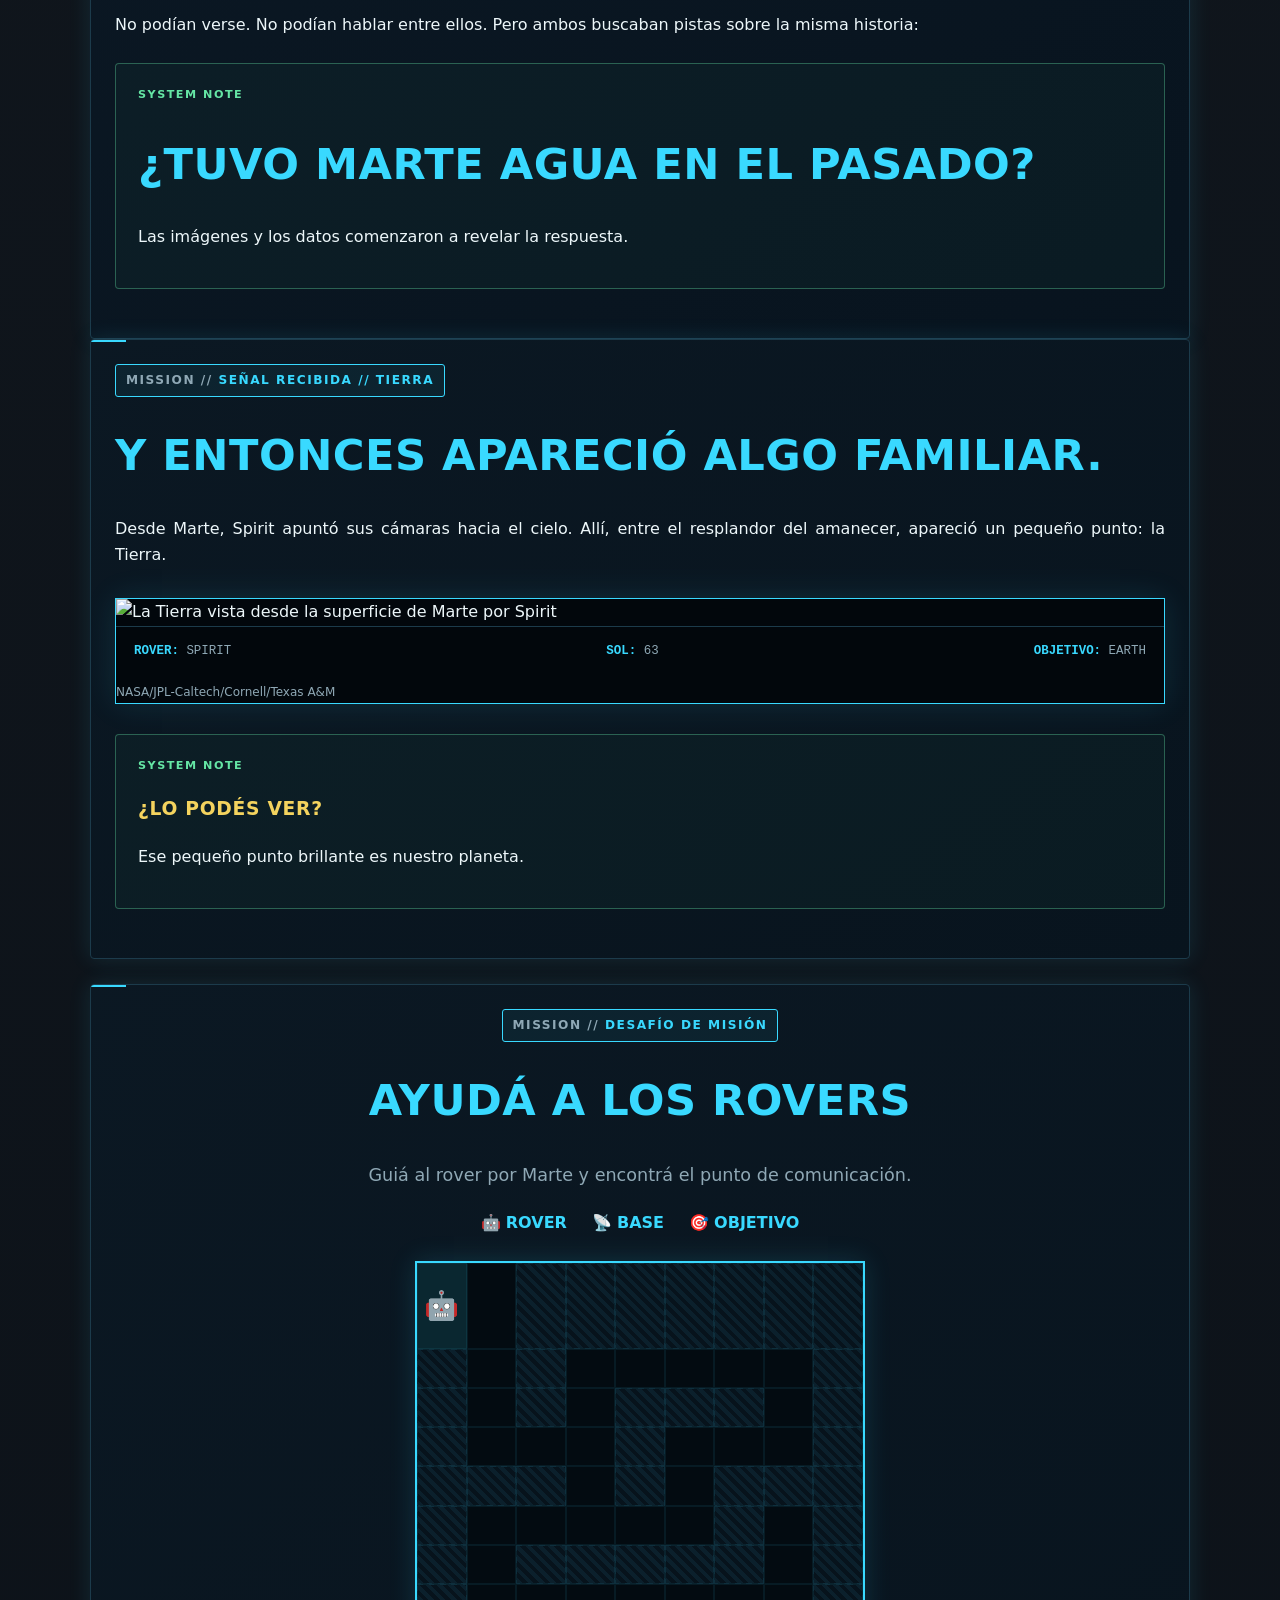
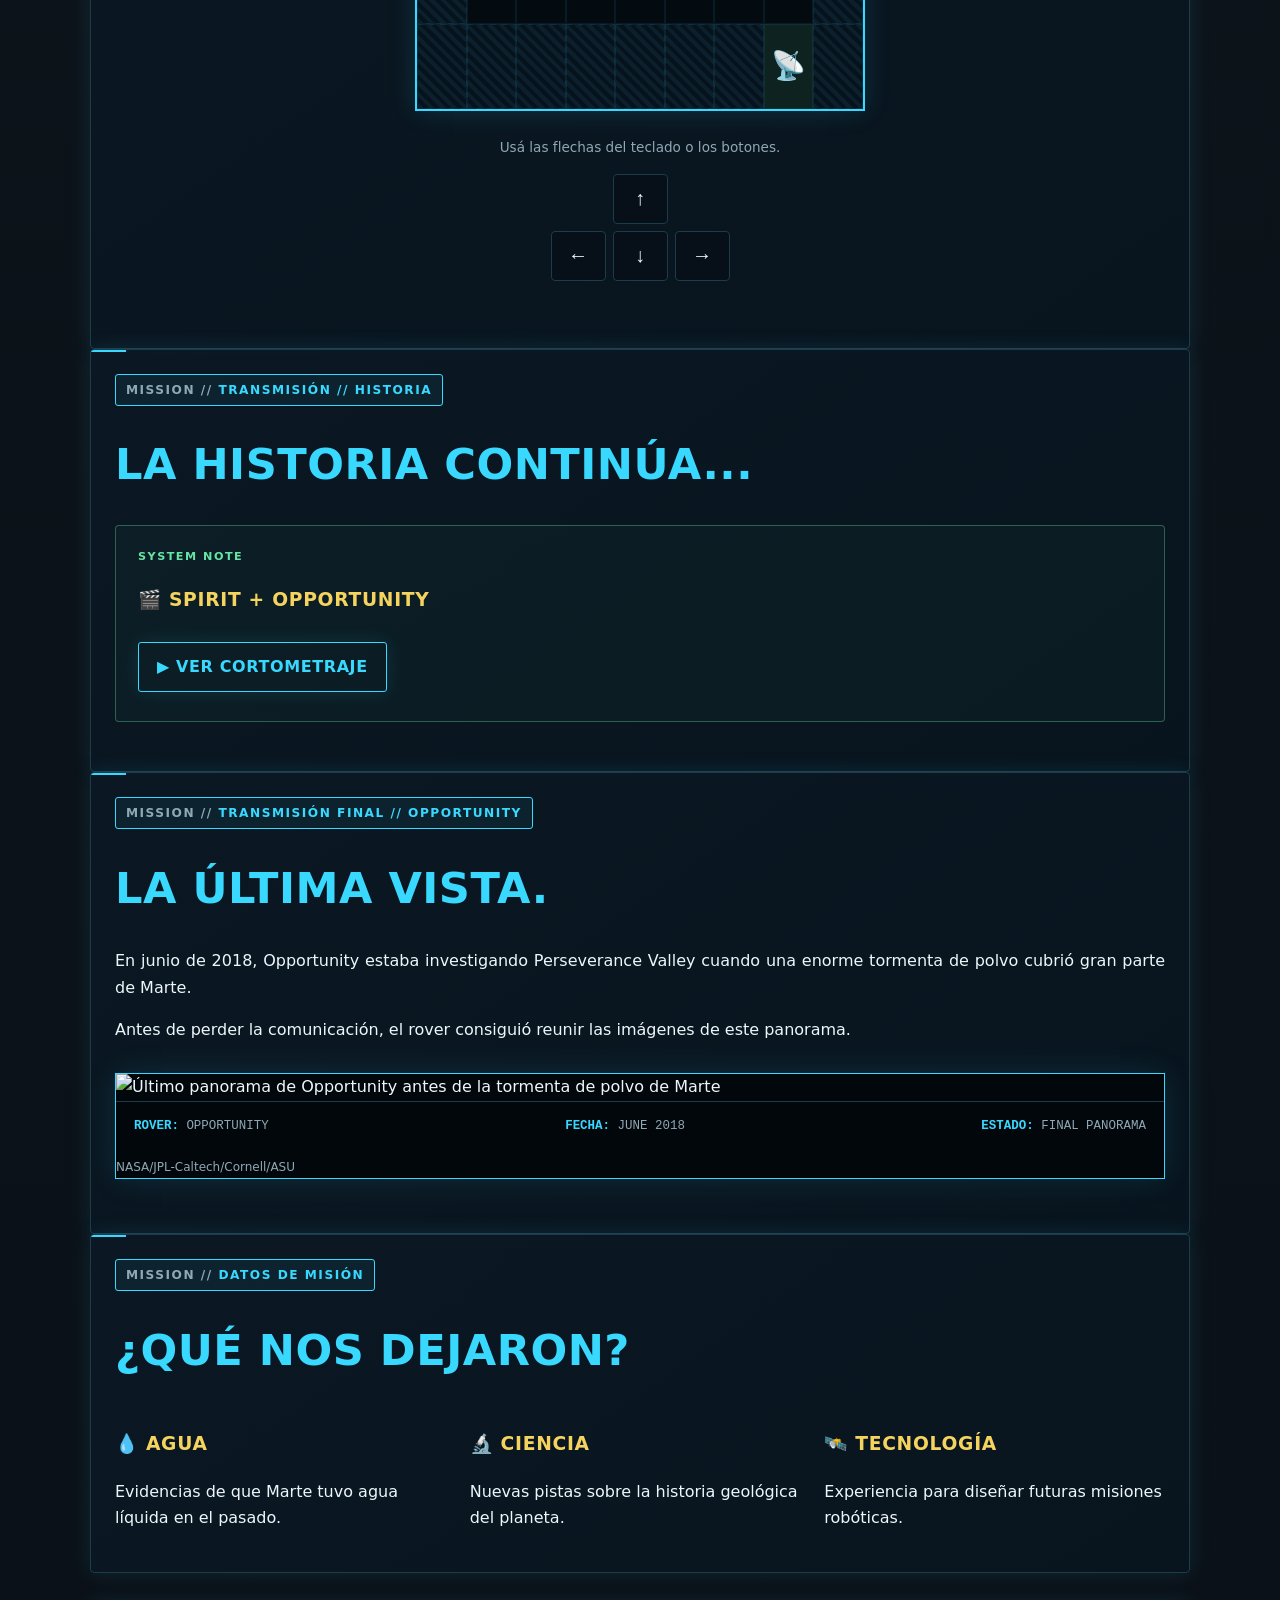
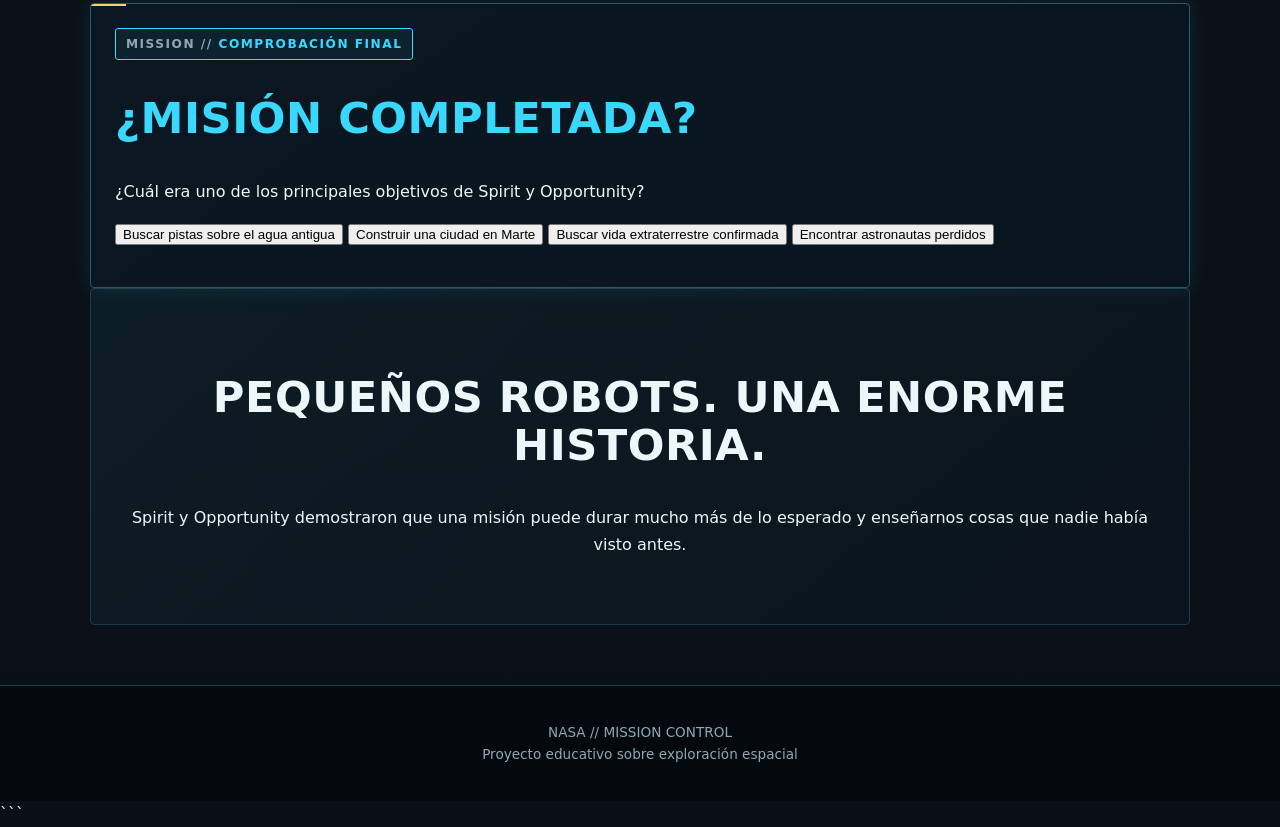
==== commit 71b80774: "Add files via upload" ====
--- a/spirit-opportunity.html
+++ b/spirit-opportunity.html
@@ -900,14 +900,6 @@
     <h3>
       🎬 SPIRIT + OPPORTUNITY
     </h3>
-
-    <p
-      data-es="Este espacio está reservado para el cortometraje que estamos preparando sobre la misión."
-      data-en="This space is reserved for the short film we are preparing about the mission."
-    >
-      Este espacio está reservado para el cortometraje
-      que estamos preparando sobre la misión.
-    </p>
 
     <a
       class="btn alt"
--- a/css/styles.css
+++ b/css/styles.css
@@ -0,0 +1,732 @@
+:root{
+  --bg:#050b12;
+  --bg2:#08131d;
+  --panel:#0b1823;
+  --panel2:#0e202d;
+  --line:#1c3b4b;
+
+  --text:#edf7fa;
+  --muted:#8fa8b5;
+
+  --cyan:#39d9ff;
+  --blue:#168dcc;
+  --green:#65e6a5;
+  --yellow:#f4d35e;
+  --red:#ff5c5c;
+
+  --glow:0 0 22px rgba(57,217,255,.12);
+}
+
+*{
+  box-sizing:border-box;
+}
+
+html{
+  scroll-behavior:smooth;
+}
+
+body{
+  margin:0;
+  font-family:
+    "Segoe UI",
+    system-ui,
+    -apple-system,
+    sans-serif;
+
+  color:var(--text);
+  background:
+    linear-gradient(rgba(5,11,18,.94),rgba(5,11,18,.98)),
+    repeating-linear-gradient(
+      0deg,
+      transparent 0,
+      transparent 3px,
+      rgba(255,255,255,.012) 4px
+    );
+
+  line-height:1.65;
+}
+
+a{
+  color:inherit;
+  text-decoration:none;
+}
+
+.nav{
+  position:sticky;
+  top:0;
+  z-index:20;
+
+  display:flex;
+  align-items:center;
+  gap:10px;
+  flex-wrap:wrap;
+
+  padding:12px 5%;
+
+  background:rgba(5,11,18,.96);
+
+  border-bottom:1px solid var(--line);
+
+  box-shadow:
+    0 4px 25px rgba(0,0,0,.4);
+}
+
+.logo{
+  margin-right:auto;
+
+  font-weight:900;
+  letter-spacing:2px;
+
+  color:var(--cyan);
+
+  text-transform:uppercase;
+}
+
+.logo::before{
+  content:"● ";
+  color:var(--green);
+}
+
+.nav a,
+.lang{
+  padding:7px 12px;
+
+  border:1px solid var(--line);
+
+  border-radius:4px;
+
+  color:var(--muted);
+
+  background:rgba(255,255,255,.025);
+
+  font-size:.82rem;
+
+  letter-spacing:.5px;
+
+  transition:.2s;
+}
+
+.nav a:hover,
+.lang:hover{
+  color:var(--cyan);
+  border-color:var(--cyan);
+
+  background:rgba(57,217,255,.06);
+
+  box-shadow:var(--glow);
+}
+
+.lang{
+  cursor:pointer;
+}
+
+.hero{
+  position:relative;
+
+  min-height:62vh;
+
+  display:grid;
+  place-items:center;
+
+  text-align:left;
+
+  padding:80px 6%;
+
+  overflow:hidden;
+
+  background:
+    radial-gradient(
+      circle at 70% 40%,
+      rgba(22,141,204,.16),
+      transparent 35%
+    ),
+    linear-gradient(
+      90deg,
+      #050b12 0%,
+      #07131d 60%,
+      #081923 100%
+    );
+
+  border-bottom:1px solid var(--line);
+}
+
+.hero::before{
+  content:"";
+
+  position:absolute;
+  inset:0;
+
+  background:
+    linear-gradient(
+      90deg,
+      transparent 49.8%,
+      rgba(57,217,255,.04) 50%,
+      transparent 50.2%
+    ),
+    linear-gradient(
+      0deg,
+      transparent 49.8%,
+      rgba(57,217,255,.04) 50%,
+      transparent 50.2%
+    );
+
+  background-size:80px 80px;
+
+  pointer-events:none;
+}
+
+.hero-inner{
+  width:min(1100px,100%);
+
+  position:relative;
+  z-index:2;
+}
+
+.badge{
+  display:inline-block;
+
+  padding:5px 10px;
+
+  border:1px solid var(--cyan);
+
+  border-radius:3px;
+
+  color:var(--cyan);
+
+  background:rgba(57,217,255,.06);
+
+  font-weight:700;
+
+  font-size:.76rem;
+
+  letter-spacing:1.5px;
+
+  text-transform:uppercase;
+}
+
+.badge::before{
+  content:"MISSION // ";
+  color:var(--muted);
+}
+
+h1{
+  font-size:clamp(2.8rem,8vw,6rem);
+
+  line-height:.95;
+
+  margin:18px 0;
+
+  letter-spacing:-2px;
+
+  text-transform:uppercase;
+
+  text-shadow:
+    0 0 30px rgba(57,217,255,.12);
+}
+
+h2{
+  font-size:clamp(1.7rem,4vw,2.7rem);
+
+  color:var(--cyan);
+
+  line-height:1.1;
+
+  text-transform:uppercase;
+
+  letter-spacing:.5px;
+}
+
+h3{
+  color:var(--yellow);
+
+  text-transform:uppercase;
+
+  letter-spacing:.7px;
+}
+
+.lead{
+  font-size:1.08rem;
+
+  color:var(--muted);
+
+  max-width:800px;
+
+  margin:0 0 28px;
+}
+
+.btn{
+  display:inline-block;
+
+  margin:7px 7px 7px 0;
+
+  padding:11px 18px;
+
+  border-radius:3px;
+
+  background:var(--cyan);
+
+  color:#031018;
+
+  font-weight:900;
+
+  border:1px solid var(--cyan);
+
+  cursor:pointer;
+
+  text-transform:uppercase;
+
+  letter-spacing:.6px;
+
+  box-shadow:0 0 18px rgba(57,217,255,.12);
+
+  transition:.2s;
+}
+
+.btn:hover{
+  transform:translateY(-2px);
+
+  box-shadow:
+    0 0 25px rgba(57,217,255,.3);
+}
+
+.btn.alt{
+  background:transparent;
+
+  color:var(--cyan);
+
+  border:1px solid var(--cyan);
+}
+
+.container{
+  width:min(1100px,90%);
+
+  margin:auto;
+
+  padding:60px 0;
+}
+
+.grid{
+  display:grid;
+
+  grid-template-columns:
+    repeat(auto-fit,minmax(240px,1fr));
+
+  gap:14px;
+}
+
+.card{
+  position:relative;
+
+  background:
+    linear-gradient(
+      145deg,
+      rgba(11,24,35,.98),
+      rgba(8,20,30,.98)
+    );
+
+  border:1px solid var(--line);
+
+  border-radius:4px;
+
+  padding:24px;
+
+  box-shadow:var(--glow);
+
+  overflow:hidden;
+}
+
+.card::before{
+  content:"";
+
+  position:absolute;
+
+  top:0;
+  left:0;
+
+  width:35px;
+  height:2px;
+
+  background:var(--cyan);
+}
+
+.card:hover{
+  border-color:#286276;
+
+  box-shadow:
+    0 0 28px rgba(57,217,255,.08);
+
+  transform:translateY(-2px);
+
+  transition:.2s;
+}
+
+.card strong{
+  color:var(--cyan);
+}
+
+.stat{
+  font-size:2rem;
+
+  font-weight:900;
+
+  color:var(--cyan);
+
+  font-family:
+    "Courier New",
+    monospace;
+
+  letter-spacing:1px;
+}
+
+.stat::after{
+  content:"";
+}
+
+.timeline{
+  border-left:2px solid var(--line);
+
+  padding-left:28px;
+}
+
+.timeline article{
+  margin:0 0 32px;
+
+  position:relative;
+}
+
+.timeline article:before{
+  content:"";
+
+  position:absolute;
+
+  left:-36px;
+
+  top:7px;
+
+  width:10px;
+  height:10px;
+
+  background:var(--cyan);
+
+  border:2px solid var(--bg);
+
+  border-radius:50%;
+
+  box-shadow:
+    0 0 10px rgba(57,217,255,.5);
+}
+
+.callout{
+  padding:22px;
+
+  border-radius:4px;
+
+  margin:25px 0;
+
+  background:
+    rgba(101,230,165,.035);
+
+  border:1px solid rgba(101,230,165,.35);
+
+  position:relative;
+}
+
+.callout::before{
+  content:"SYSTEM NOTE";
+
+  display:block;
+
+  margin-bottom:8px;
+
+  color:var(--green);
+
+  font-size:.7rem;
+
+  font-weight:900;
+
+  letter-spacing:1.5px;
+}
+
+.moral{
+  text-align:center;
+
+  padding:50px 25px;
+
+  border-radius:4px;
+
+  background:
+    linear-gradient(
+      135deg,
+      rgba(57,217,255,.06),
+      rgba(22,141,204,.03)
+    );
+
+  border:1px solid var(--line);
+}
+
+.moral h2{
+  color:var(--text);
+}
+
+.quiz{
+  margin-top:30px;
+
+  border-color:#31566a;
+}
+
+.quiz::before{
+  background:var(--yellow);
+}
+
+.question{
+  margin-bottom:22px;
+}
+
+.question button{
+  display:block;
+
+  width:100%;
+
+  text-align:left;
+
+  margin:8px 0;
+
+  padding:13px 15px;
+
+  border-radius:3px;
+
+  border:1px solid var(--line);
+
+  background:#07131d;
+
+  color:var(--text);
+
+  cursor:pointer;
+
+  transition:.2s;
+}
+
+.question button:hover{
+  border-color:var(--cyan);
+
+  background:rgba(57,217,255,.05);
+
+  color:var(--cyan);
+}
+
+.result{
+  font-weight:900;
+
+  margin-top:15px;
+
+  color:var(--green);
+}
+
+footer{
+  text-align:center;
+
+  padding:35px 5%;
+
+  color:var(--muted);
+
+  border-top:1px solid var(--line);
+
+  background:#04090e;
+
+  font-size:.85rem;
+}
+
+.small{
+  font-size:.85rem;
+
+  color:var(--muted);
+}
+
+@media(max-width:650px){
+
+  .nav{
+    position:relative;
+  }
+
+  .nav a{
+    font-size:.78rem;
+  }
+
+  .hero{
+    min-height:55vh;
+
+    padding:60px 5%;
+  }
+
+  h1{
+    letter-spacing:-1px;
+  }
+
+  .container{
+    width:92%;
+  }
+
+}
+
+.mission-photo {
+  margin: 30px 0;
+  border: 1px solid var(--line);
+  background: #02070c;
+  box-shadow: var(--glow);
+  overflow: hidden;
+}
+
+.mission-photo img {
+  display: block;
+  width: 100%;
+  height: auto;
+  max-height: 650px;
+  object-fit: cover;
+}
+
+.photo-info {
+  padding: 14px 18px;
+  border-top: 1px solid var(--line);
+  display: flex;
+  justify-content: space-between;
+  gap: 15px;
+  flex-wrap: wrap;
+  font-family: monospace;
+  font-size: .78rem;
+  color: var(--muted);
+}
+
+.photo-info strong {
+  color: var(--cyan);
+}
+
+.photo-credit {
+  color: var(--muted);
+  font-size: .75rem;
+  margin-top: 8px;
+}
+
+.photo-wide img {
+  max-height: 420px;
+}
+
+.photo-highlight {
+  border-color: var(--cyan);
+  box-shadow: 0 0 30px rgba(57,217,255,.12);
+}
+
+.photo-highlight img {
+  max-height: 700px;
+  object-fit: contain;
+}
+
+@media(max-width:650px){
+
+  .mission-photo img {
+    max-height: 450px;
+  }
+
+  .photo-info {
+    font-size: .7rem;
+  }
+
+}
+
+.hero {
+  position: relative;
+  overflow: hidden;
+  min-height: 70vh;
+  display: grid;
+  place-items: center;
+  text-align: left;
+  padding: 80px 6%;
+  background:
+    linear-gradient(
+      90deg,
+      rgba(5,11,18,.96) 0%,
+      rgba(5,11,18,.82) 38%,
+      rgba(5,11,18,.50) 68%,
+      rgba(5,11,18,.78) 100%
+    ),
+    linear-gradient(
+      180deg,
+      rgba(5,11,18,.18) 0%,
+      rgba(5,11,18,.35) 52%,
+      rgba(5,11,18,.98) 100%
+    ),
+    url("https://mars.nasa.gov/system/resources/detail_files/22356_MER_twins_white_cyc-web.jpg");
+  background-size: cover;
+  background-position: center;
+  background-attachment: fixed;
+}
+
+.hero::before {
+  content: "";
+  position: absolute;
+  inset: 0;
+  background:
+    repeating-linear-gradient(
+      0deg,
+      rgba(57,217,255,.025) 0,
+      rgba(57,217,255,.025) 1px,
+      transparent 1px,
+      transparent 4px
+    ),
+    repeating-linear-gradient(
+      90deg,
+      rgba(57,217,255,.018) 0,
+      rgba(57,217,255,.018) 1px,
+      transparent 1px,
+      transparent 60px
+    );
+  pointer-events: none;
+}
+
+.hero::after {
+  content: "MARS SURFACE // ROVER OPERATIONS";
+  position: absolute;
+  right: 5%;
+  bottom: 28px;
+  color: rgba(57,217,255,.5);
+  font-family: monospace;
+  font-size: .72rem;
+  letter-spacing: 2px;
+  pointer-events: none;
+}
+
+.hero-inner {
+  position: relative;
+  z-index: 2;
+  width: min(1000px, 100%);
+  padding: 30px;
+  border-left: 2px solid var(--cyan);
+  background:
+    linear-gradient(
+      90deg,
+      rgba(5,11,18,.76),
+      rgba(5,11,18,.32),
+      transparent
+    );
+}
+
+.hero h1 {
+  text-shadow:
+    0 0 25px rgba(57,217,255,.18),
+    0 2px 12px rgba(0,0,0,.9);
+}
+
+@media(max-width:650px) {
+  .hero {
+    min-height: 65vh;
+    background-attachment: scroll;
+    background-position: center;
+  }
+
+  .hero-inner {
+    padding: 22px;
+  }
+
+  .hero::after {
+    display: none;
+  }
+}
